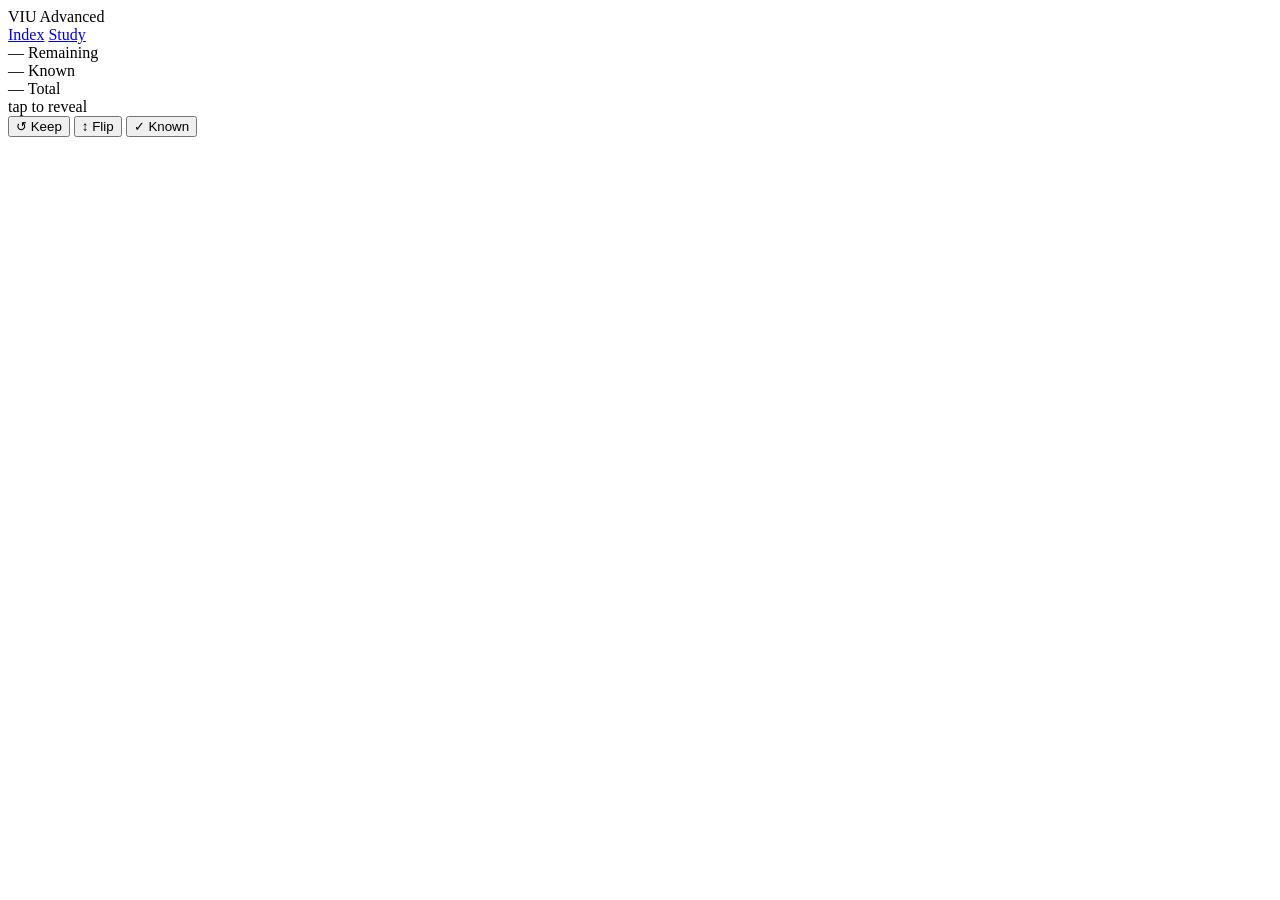
==== study.html @ 4576a470 "Create study.html" ====
<!DOCTYPE html>
<html lang="en">
<head>
  <meta charset="UTF-8" />
  <meta name="viewport" content="width=device-width, initial-scale=1.0"/>
  <title>Study — VIU Advanced</title>
  <link rel="stylesheet" href="style.css" />
</head>
<body>
  <header class="site-header">
    <div class="header-inner">
      <div class="logo">
        <span class="logo-mark">VIU</span>
        <span class="logo-sub">Advanced</span>
      </div>
      <nav class="site-nav">
        <a href="index.html" class="nav-link" data-page="index">Index</a>
        <a href="study.html" class="nav-link active" data-page="study">Study</a>
      </nav>
    </div>
  </header>

  <main class="page-study">
    <div class="study-header">
      <div class="study-stats">
        <div class="stat-block">
          <span class="stat-num" id="statRemaining">—</span>
          <span class="stat-label">Remaining</span>
        </div>
        <div class="stat-block">
          <span class="stat-num" id="statKnown">—</span>
          <span class="stat-label">Known</span>
        </div>
        <div class="stat-block">
          <span class="stat-num" id="statTotal">—</span>
          <span class="stat-label">Total</span>
        </div>
      </div>
      <div class="progress-bar-wrap">
        <div class="progress-bar" id="progressBar"></div>
      </div>
    </div>

    <div class="card-area" id="cardArea">
      <div class="flashcard" id="flashcard">
        <div class="card-front" id="cardFront">
          <div class="card-term" id="cardTerm"></div>
          <div class="card-hint">tap to reveal</div>
        </div>
        <div class="card-back" id="cardBack">
          <div class="card-term-sm" id="cardTermSm"></div>
          <div class="card-phonetic" id="cardPhonetic"></div>
          <div class="card-pages" id="cardPages"></div>
          <div class="card-note" id="cardNote"></div>
        </div>
      </div>
      <div class="card-empty" id="cardEmpty" style="display:none">
        <div class="empty-icon">✦</div>
        <div class="empty-title">All done.</div>
        <div class="empty-sub">You've gone through all remaining entries.</div>
        <button class="btn-reset" id="btnReset">Reset Study Session</button>
      </div>
    </div>

    <div class="card-controls" id="cardControls">
      <button class="ctrl-btn ctrl-unknown" id="ctrlUnknown">
        <span class="ctrl-icon">↺</span>
        <span class="ctrl-text">Keep</span>
      </button>
      <button class="ctrl-btn ctrl-flip" id="ctrlFlip">
        <span class="ctrl-icon">↕</span>
        <span class="ctrl-text">Flip</span>
      </button>
      <button class="ctrl-btn ctrl-known" id="ctrlKnown">
        <span class="ctrl-icon">✓</span>
        <span class="ctrl-text">Known</span>
      </button>
    </div>
  </main>

  <script src="vocab_data.js"></script>
  <script src="store.js"></script>
  <script src="study.js"></script>
</body>
</html>
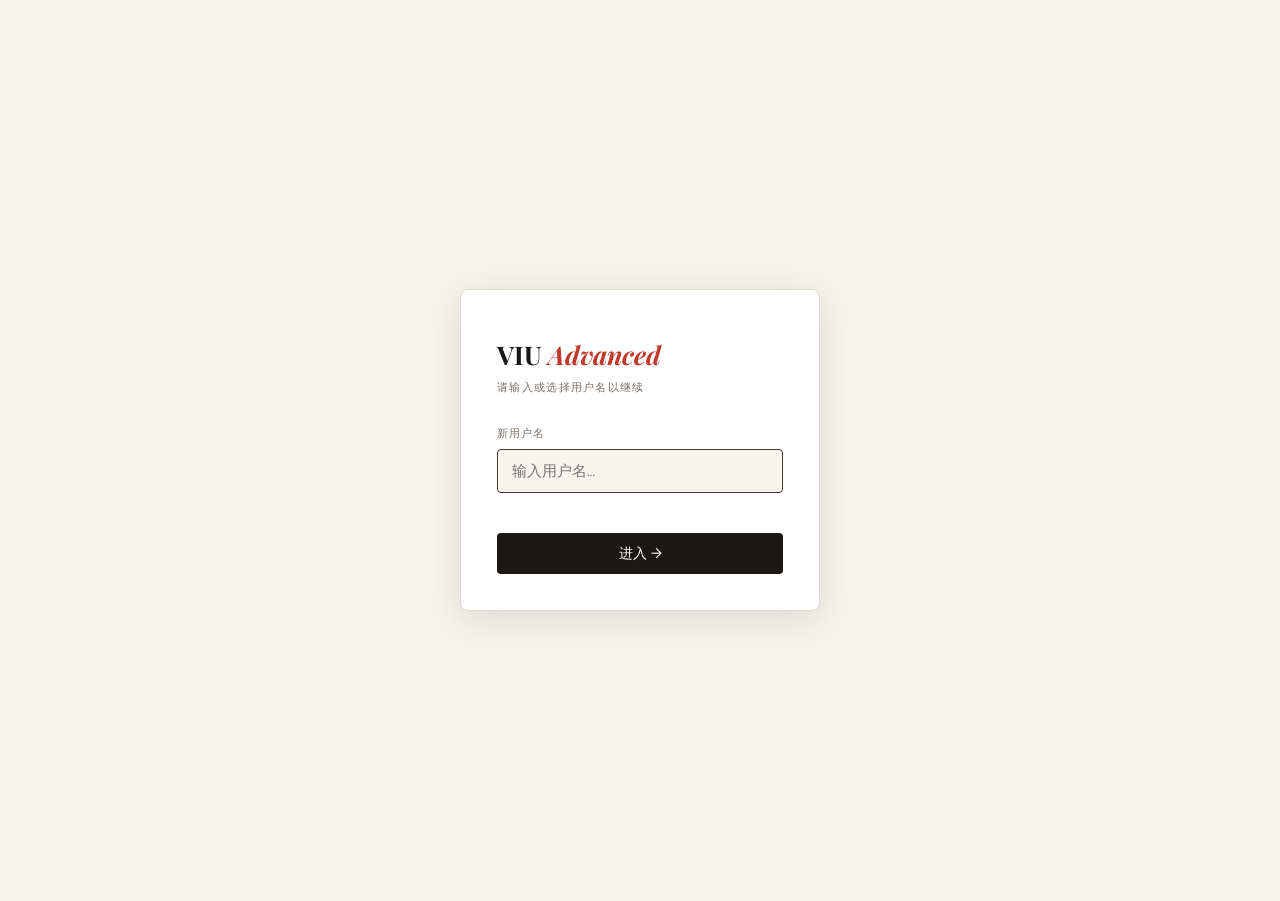
==== commit f306fd30: "Update study.html" ====
--- a/study.html
+++ b/study.html
@@ -79,6 +79,7 @@
   </main>
 
   <script src="vocab_data.js"></script>
+  <script src="auth.js"></script>
   <script src="store.js"></script>
   <script src="study.js"></script>
 </body>
--- a/style.css
+++ b/style.css
@@ -0,0 +1,488 @@
+/* ─── Tokens ──────────────────────────────────────────────────────────────── */
+@import url('https://fonts.googleapis.com/css2?family=Playfair+Display:ital,wght@0,400;0,600;0,700;1,400;1,600&family=DM+Mono:ital,wght@0,300;0,400;1,300&family=DM+Sans:wght@300;400;500&display=swap');
+
+:root {
+  --ink:      #1a1714;
+  --ink-2:    #3d3830;
+  --ink-3:    #7a7068;
+  --paper:    #f7f4ef;
+  --paper-2:  #ece8e0;
+  --paper-3:  #dfd9ce;
+  --accent:   #c0392b;
+  --accent-2: #e8543e;
+  --known:    #2d7a4f;
+  --known-bg: #e8f5ee;
+  --mono:     'DM Mono', monospace;
+  --serif:    'Playfair Display', Georgia, serif;
+  --sans:     'DM Sans', system-ui, sans-serif;
+  --radius:   4px;
+  --shadow:   0 2px 16px rgba(26,23,20,0.10);
+  --shadow-lg:0 8px 40px rgba(26,23,20,0.16);
+}
+
+/* ─── Reset ───────────────────────────────────────────────────────────────── */
+*, *::before, *::after { box-sizing: border-box; margin: 0; padding: 0; }
+html { font-size: 16px; scroll-behavior: smooth; }
+body {
+  background: var(--paper);
+  color: var(--ink);
+  font-family: var(--sans);
+  font-weight: 300;
+  line-height: 1.6;
+  min-height: 100vh;
+}
+
+/* ─── Header ──────────────────────────────────────────────────────────────── */
+.site-header {
+  position: sticky; top: 0; z-index: 100;
+  background: var(--ink);
+  border-bottom: 1px solid #333;
+}
+.header-inner {
+  max-width: 1080px; margin: 0 auto;
+  padding: 0 24px;
+  display: flex; align-items: center; justify-content: space-between;
+  height: 52px;
+}
+.logo {
+  display: flex; align-items: baseline; gap: 8px;
+}
+.logo-mark {
+  font-family: var(--serif);
+  font-weight: 700; font-size: 1.3rem;
+  color: #fff; letter-spacing: 0.04em;
+}
+.logo-sub {
+  font-family: var(--mono);
+  font-size: 0.7rem; font-weight: 300;
+  color: var(--ink-3); letter-spacing: 0.15em;
+  text-transform: uppercase;
+}
+.site-nav { display: flex; gap: 4px; }
+.nav-link {
+  font-family: var(--sans); font-size: 0.8rem; font-weight: 400;
+  color: #aaa; text-decoration: none;
+  padding: 6px 14px; border-radius: var(--radius);
+  letter-spacing: 0.08em; text-transform: uppercase;
+  transition: color 0.15s, background 0.15s;
+}
+.nav-link:hover { color: #fff; background: rgba(255,255,255,0.08); }
+.nav-link.active { color: #fff; background: rgba(255,255,255,0.12); }
+
+/* ─── Index page ──────────────────────────────────────────────────────────── */
+.page-index { max-width: 1080px; margin: 0 auto; padding: 0 24px 80px; }
+
+.hero {
+  padding: 56px 0 40px;
+  border-bottom: 1px solid var(--paper-3);
+  margin-bottom: 36px;
+}
+.hero h1 {
+  font-family: var(--serif);
+  font-size: clamp(2rem, 5vw, 3.4rem);
+  font-weight: 700; line-height: 1.15;
+  color: var(--ink);
+}
+.hero h1 em { font-style: italic; color: var(--accent); }
+.hero-sub {
+  margin-top: 12px;
+  font-family: var(--mono); font-size: 0.75rem; font-weight: 300;
+  color: var(--ink-3); letter-spacing: 0.12em; text-transform: uppercase;
+}
+
+/* Search */
+.search-section { margin-bottom: 20px; }
+.search-wrap {
+  position: relative; display: flex; align-items: center;
+}
+.search-input {
+  width: 100%; padding: 14px 48px 14px 20px;
+  font-family: var(--sans); font-size: 1rem; font-weight: 300;
+  border: 1.5px solid var(--paper-3);
+  border-radius: var(--radius);
+  background: #fff; color: var(--ink);
+  outline: none; transition: border-color 0.15s, box-shadow 0.15s;
+}
+.search-input:focus {
+  border-color: var(--ink-2);
+  box-shadow: 0 0 0 3px rgba(26,23,20,0.06);
+}
+.search-input::placeholder { color: var(--ink-3); }
+.search-icon {
+  position: absolute; right: 16px;
+  font-size: 1.3rem; color: var(--ink-3);
+  pointer-events: none;
+}
+
+/* Filters */
+.filter-row {
+  margin-top: 12px;
+  display: flex; align-items: center; gap: 8px; flex-wrap: wrap;
+}
+.filter-label {
+  font-family: var(--mono); font-size: 0.7rem; font-weight: 300;
+  color: var(--ink-3); text-transform: uppercase; letter-spacing: 0.1em;
+}
+.filter-btn {
+  padding: 4px 14px;
+  font-family: var(--sans); font-size: 0.78rem; font-weight: 400;
+  border: 1px solid var(--paper-3); border-radius: 20px;
+  background: transparent; color: var(--ink-2); cursor: pointer;
+  transition: background 0.12s, border-color 0.12s, color 0.12s;
+}
+.filter-btn:hover { border-color: var(--ink-3); }
+.filter-btn.active {
+  background: var(--ink); color: #fff; border-color: var(--ink);
+}
+.result-count {
+  margin-left: auto;
+  font-family: var(--mono); font-size: 0.72rem; font-weight: 300;
+  color: var(--ink-3);
+}
+
+/* Alphabet nav */
+.alphabet-nav {
+  display: flex; flex-wrap: wrap; gap: 4px;
+  margin-bottom: 28px;
+  padding: 14px 16px;
+  background: var(--paper-2); border-radius: var(--radius);
+}
+.alpha-btn {
+  width: 30px; height: 30px;
+  font-family: var(--mono); font-size: 0.75rem; font-weight: 400;
+  border: 1px solid transparent; border-radius: 2px;
+  background: transparent; color: var(--ink-2); cursor: pointer;
+  transition: background 0.1s, color 0.1s;
+}
+.alpha-btn:hover { background: var(--ink); color: #fff; }
+
+/* Alpha anchor */
+.alpha-anchor {
+  font-family: var(--serif); font-size: 1.4rem; font-weight: 700;
+  color: var(--ink-3);
+  padding: 18px 0 6px;
+  border-top: 1px solid var(--paper-3);
+  margin-bottom: 2px;
+  scroll-margin-top: 70px;
+}
+
+/* Entry rows */
+.entry-row {
+  display: flex; align-items: center; justify-content: space-between;
+  padding: 11px 16px;
+  border-bottom: 1px solid var(--paper-2);
+  cursor: pointer; transition: background 0.1s;
+}
+.entry-row:hover { background: #fff; }
+.entry-row.is-known { opacity: 0.45; }
+.entry-row.is-known:hover { opacity: 0.75; background: var(--known-bg); }
+
+.entry-term {
+  font-family: var(--sans); font-size: 0.95rem; font-weight: 400;
+  color: var(--ink);
+}
+.entry-term mark {
+  background: #fff3aa; color: var(--ink); border-radius: 2px; padding: 0 1px;
+}
+.entry-meta {
+  display: flex; align-items: center; gap: 10px; flex-shrink: 0;
+}
+.entry-phonetic {
+  font-family: var(--mono); font-size: 0.78rem; font-weight: 300;
+  color: var(--ink-3); font-style: italic;
+}
+.entry-pages {
+  font-family: var(--mono); font-size: 0.7rem; font-weight: 300;
+  color: var(--ink-3); background: var(--paper-2);
+  padding: 2px 8px; border-radius: 10px;
+}
+.entry-has-note {
+  font-size: 0.78rem; color: var(--accent-2); cursor: default;
+}
+.entry-known-badge {
+  font-size: 0.7rem; font-weight: 500;
+  color: var(--known); background: var(--known-bg);
+  padding: 2px 8px; border-radius: 10px;
+}
+.empty-state {
+  padding: 48px; text-align: center;
+  font-family: var(--mono); font-size: 0.85rem; color: var(--ink-3);
+}
+
+/* ─── Modal ───────────────────────────────────────────────────────────────── */
+.modal-overlay {
+  display: none; position: fixed; inset: 0; z-index: 200;
+  background: rgba(26,23,20,0.55);
+  backdrop-filter: blur(3px);
+  align-items: flex-end; justify-content: center;
+}
+.modal-overlay.open { display: flex; }
+
+@media (min-width: 600px) {
+  .modal-overlay { align-items: center; }
+}
+
+.modal {
+  position: relative;
+  background: var(--paper);
+  width: 100%; max-width: 520px;
+  border-radius: 8px 8px 0 0;
+  padding: 36px 32px 32px;
+  box-shadow: var(--shadow-lg);
+  max-height: 90vh; overflow-y: auto;
+  animation: slideUp 0.22s ease;
+}
+@media (min-width: 600px) {
+  .modal { border-radius: 8px; }
+}
+
+@keyframes slideUp {
+  from { transform: translateY(24px); opacity: 0; }
+  to   { transform: translateY(0);    opacity: 1; }
+}
+
+.modal-close {
+  position: absolute; top: 14px; right: 16px;
+  width: 32px; height: 32px;
+  background: var(--paper-2); border: none; border-radius: 50%;
+  font-size: 0.85rem; color: var(--ink-2); cursor: pointer;
+  display: flex; align-items: center; justify-content: center;
+  transition: background 0.1s;
+}
+.modal-close:hover { background: var(--paper-3); }
+
+.modal-term {
+  font-family: var(--serif); font-size: 2rem; font-weight: 700;
+  color: var(--ink); line-height: 1.2; margin-bottom: 8px;
+}
+.modal-phonetic {
+  font-family: var(--mono); font-size: 1rem; font-weight: 300;
+  color: var(--ink-2); font-style: italic; margin-bottom: 6px;
+}
+.modal-pages {
+  font-family: var(--mono); font-size: 0.72rem; font-weight: 300;
+  color: var(--ink-3); margin-bottom: 14px;
+}
+.modal-status {
+  display: inline-block;
+  font-family: var(--mono); font-size: 0.72rem; font-weight: 400;
+  padding: 3px 12px; border-radius: 20px;
+  margin-bottom: 22px; text-transform: uppercase; letter-spacing: 0.08em;
+}
+.status-known   { background: var(--known-bg); color: var(--known); }
+.status-unknown { background: var(--paper-2);  color: var(--ink-3); }
+
+.modal-note-section { margin-bottom: 20px; }
+.note-label {
+  display: block;
+  font-family: var(--mono); font-size: 0.7rem; font-weight: 300;
+  color: var(--ink-3); text-transform: uppercase; letter-spacing: 0.1em;
+  margin-bottom: 8px;
+}
+.note-hint { font-style: italic; opacity: 0.7; }
+.note-input {
+  width: 100%; min-height: 80px;
+  font-family: var(--sans); font-size: 0.9rem; font-weight: 300;
+  border: 1.5px solid var(--paper-3); border-radius: var(--radius);
+  padding: 12px 14px; background: #fff; color: var(--ink);
+  resize: vertical; outline: none;
+  transition: border-color 0.15s;
+}
+.note-input:focus { border-color: var(--ink-2); }
+
+.modal-actions {
+  display: flex; gap: 8px; flex-wrap: wrap; margin-top: 12px;
+}
+.btn-known, .btn-unknown, .btn-save {
+  padding: 8px 18px;
+  font-family: var(--sans); font-size: 0.82rem; font-weight: 400;
+  border-radius: var(--radius); border: none; cursor: pointer;
+  transition: background 0.12s, transform 0.08s;
+}
+.btn-known  { background: var(--known); color: #fff; }
+.btn-known:hover { background: #236040; }
+.btn-unknown { background: var(--paper-2); color: var(--ink-2); }
+.btn-unknown:hover { background: var(--paper-3); }
+.btn-save   { background: var(--ink); color: #fff; margin-left: auto; }
+.btn-save:hover { background: var(--ink-2); }
+
+.note-file-section {
+  border-top: 1px solid var(--paper-3);
+  padding-top: 18px;
+}
+.note-file-row { display: flex; gap: 8px; margin-top: 8px; }
+.btn-export, .btn-import {
+  padding: 7px 18px;
+  font-family: var(--sans); font-size: 0.8rem; font-weight: 400;
+  border: 1.5px solid var(--paper-3); border-radius: var(--radius);
+  background: #fff; color: var(--ink-2); cursor: pointer;
+  transition: border-color 0.12s;
+  display: inline-flex; align-items: center;
+}
+.btn-export:hover, .btn-import:hover { border-color: var(--ink-2); }
+
+/* ─── Study page ──────────────────────────────────────────────────────────── */
+.page-study {
+  max-width: 720px; margin: 0 auto; padding: 0 24px 80px;
+  display: flex; flex-direction: column; min-height: calc(100vh - 52px);
+}
+
+.study-header { padding: 32px 0 20px; }
+.study-stats {
+  display: flex; justify-content: center; gap: 40px; margin-bottom: 16px;
+}
+.stat-block { text-align: center; }
+.stat-num {
+  display: block;
+  font-family: var(--serif); font-size: 2rem; font-weight: 700;
+  color: var(--ink); line-height: 1;
+}
+.stat-label {
+  font-family: var(--mono); font-size: 0.65rem; font-weight: 300;
+  color: var(--ink-3); text-transform: uppercase; letter-spacing: 0.12em;
+}
+.progress-bar-wrap {
+  height: 3px; background: var(--paper-3); border-radius: 2px; overflow: hidden;
+}
+.progress-bar {
+  height: 100%; background: var(--known); border-radius: 2px;
+  transition: width 0.4s ease;
+  width: 0%;
+}
+
+/* Flashcard */
+.card-area {
+  flex: 1; display: flex; flex-direction: column;
+  align-items: center; justify-content: center;
+  padding: 20px 0;
+  perspective: 1200px;
+}
+
+.flashcard {
+  width: 100%; max-width: 480px; aspect-ratio: 4/2.4;
+  position: relative; cursor: pointer;
+  transform-style: preserve-3d;
+  transition: transform 0.5s cubic-bezier(0.4,0,0.2,1);
+  border-radius: 8px;
+  box-shadow: var(--shadow-lg);
+  user-select: none;
+}
+.flashcard.flipped { transform: rotateY(180deg); }
+
+.card-front, .card-back {
+  position: absolute; inset: 0;
+  border-radius: 8px;
+  backface-visibility: hidden;
+  -webkit-backface-visibility: hidden;
+  display: flex; flex-direction: column;
+  align-items: center; justify-content: center;
+  padding: 32px;
+}
+.card-front {
+  background: var(--ink);
+  color: #fff;
+}
+.card-back {
+  background: var(--paper);
+  transform: rotateY(180deg);
+  border: 1.5px solid var(--paper-3);
+}
+
+.card-term {
+  font-family: var(--serif); font-size: clamp(1.6rem, 5vw, 2.6rem);
+  font-weight: 700; color: #fff; text-align: center;
+  line-height: 1.15;
+}
+.card-hint {
+  margin-top: 12px;
+  font-family: var(--mono); font-size: 0.68rem; font-weight: 300;
+  color: rgba(255,255,255,0.35); text-transform: uppercase; letter-spacing: 0.15em;
+}
+.card-term-sm {
+  font-family: var(--serif); font-size: 1.4rem; font-weight: 600;
+  color: var(--ink); text-align: center; margin-bottom: 8px;
+}
+.card-phonetic {
+  font-family: var(--mono); font-size: 0.95rem; font-weight: 300;
+  color: var(--ink-2); font-style: italic; text-align: center;
+  margin-bottom: 6px;
+}
+.card-pages {
+  font-family: var(--mono); font-size: 0.68rem; font-weight: 300;
+  color: var(--ink-3); text-align: center; margin-bottom: 10px;
+}
+.card-note {
+  font-family: var(--sans); font-size: 0.82rem; font-weight: 300;
+  color: var(--ink-2); text-align: center;
+  border-top: 1px solid var(--paper-3); padding-top: 10px; margin-top: 4px;
+  max-width: 90%; line-height: 1.5;
+}
+
+/* Empty state */
+.card-empty {
+  text-align: center;
+  display: flex; flex-direction: column; align-items: center; gap: 12px;
+}
+.empty-icon {
+  font-size: 2.5rem; color: var(--paper-3);
+  animation: pulse 2s ease infinite;
+}
+@keyframes pulse {
+  0%, 100% { opacity: 0.5; }
+  50% { opacity: 1; }
+}
+.empty-title {
+  font-family: var(--serif); font-size: 2rem; font-weight: 700; color: var(--ink);
+}
+.empty-sub {
+  font-family: var(--sans); font-size: 0.9rem; font-weight: 300; color: var(--ink-3);
+}
+.btn-reset {
+  margin-top: 8px; padding: 10px 28px;
+  font-family: var(--sans); font-size: 0.85rem; font-weight: 400;
+  background: var(--ink); color: #fff; border: none; border-radius: var(--radius);
+  cursor: pointer; transition: background 0.12s;
+}
+.btn-reset:hover { background: var(--ink-2); }
+
+/* Card controls */
+.card-controls {
+  display: flex; justify-content: center; gap: 16px;
+  padding: 24px 0;
+}
+.ctrl-btn {
+  display: flex; flex-direction: column; align-items: center; gap: 4px;
+  width: 72px; padding: 14px 8px;
+  border-radius: var(--radius);
+  border: 1.5px solid var(--paper-3);
+  background: #fff; cursor: pointer;
+  transition: background 0.12s, border-color 0.12s, transform 0.08s;
+}
+.ctrl-btn:hover { transform: translateY(-2px); }
+.ctrl-btn:active { transform: translateY(0); }
+.ctrl-icon { font-size: 1.2rem; color: var(--ink-2); }
+.ctrl-text {
+  font-family: var(--mono); font-size: 0.62rem; font-weight: 300;
+  color: var(--ink-3); text-transform: uppercase; letter-spacing: 0.1em;
+}
+.ctrl-known  { border-color: var(--known); }
+.ctrl-known .ctrl-icon { color: var(--known); }
+.ctrl-known:hover { background: var(--known-bg); border-color: var(--known); }
+
+.ctrl-unknown { border-color: var(--paper-3); }
+.ctrl-unknown:hover { background: #fff8f6; border-color: var(--accent-2); }
+.ctrl-unknown .ctrl-icon { color: var(--accent-2); }
+
+/* ─── Scrollbar ───────────────────────────────────────────────────────────── */
+::-webkit-scrollbar { width: 6px; }
+::-webkit-scrollbar-track { background: var(--paper-2); }
+::-webkit-scrollbar-thumb { background: var(--paper-3); border-radius: 3px; }
+::-webkit-scrollbar-thumb:hover { background: var(--ink-3); }
+
+/* ─── Responsive ──────────────────────────────────────────────────────────── */
+@media (max-width: 540px) {
+  .entry-meta { gap: 6px; }
+  .entry-pages { display: none; }
+  .modal { padding: 28px 20px 24px; }
+  .modal-term { font-size: 1.6rem; }
+}
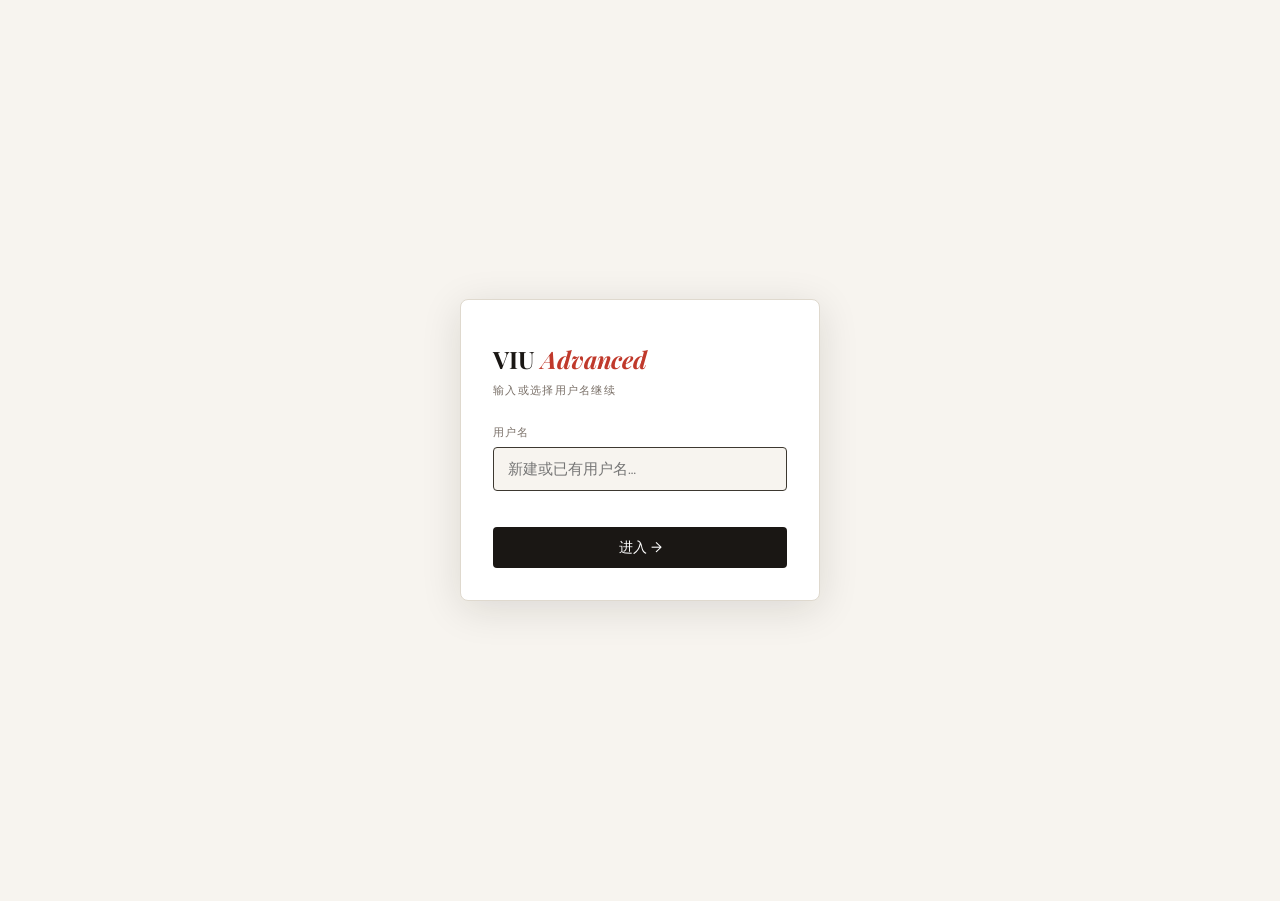
==== commit d84a7182: "Update study.html" ====
--- a/study.html
+++ b/study.html
@@ -5,6 +5,7 @@
   <meta name="viewport" content="width=device-width, initial-scale=1.0"/>
   <title>Study — VIU Advanced</title>
   <link rel="stylesheet" href="style.css" />
+  <script src="https://accounts.google.com/gsi/client" async defer></script>
 </head>
 <body>
   <header class="site-header">
@@ -80,6 +81,7 @@
 
   <script src="vocab_data.js"></script>
   <script src="auth.js"></script>
+  <script src="sync.js"></script>
   <script src="store.js"></script>
   <script src="study.js"></script>
 </body>
